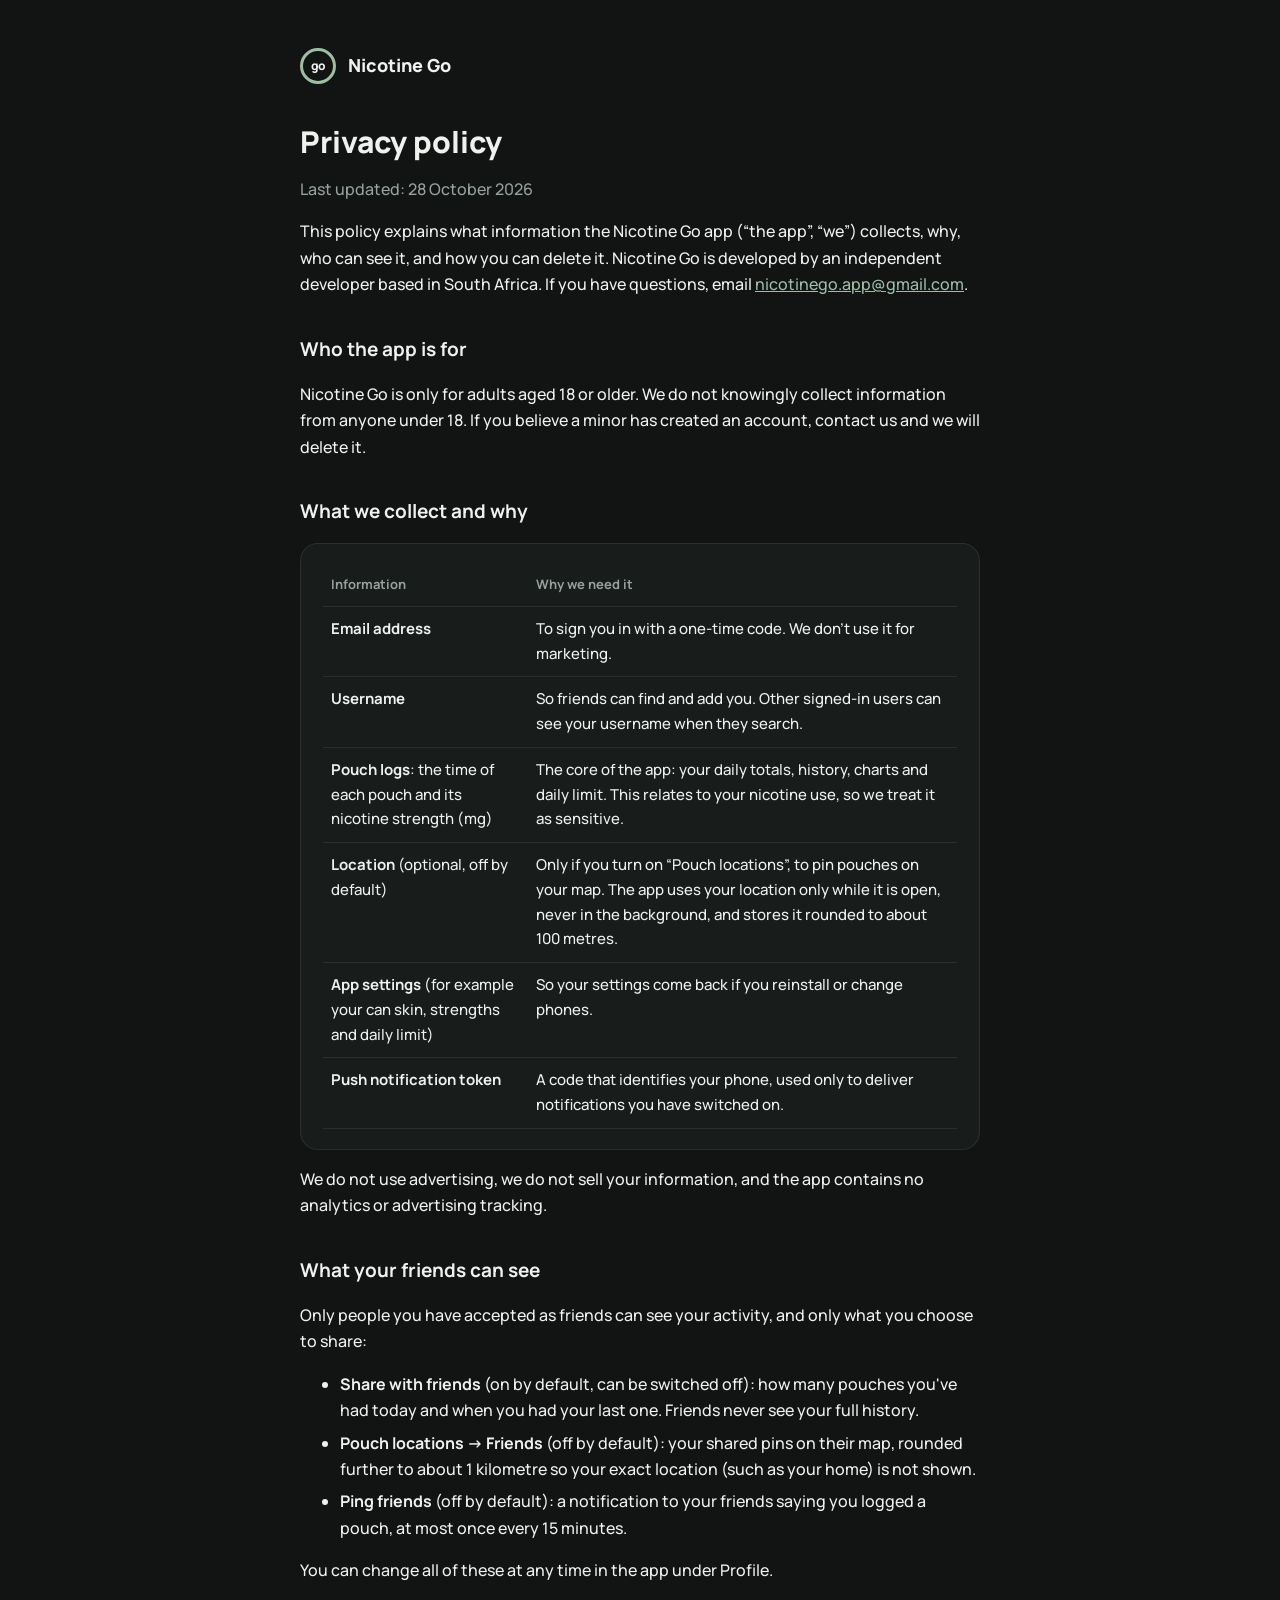
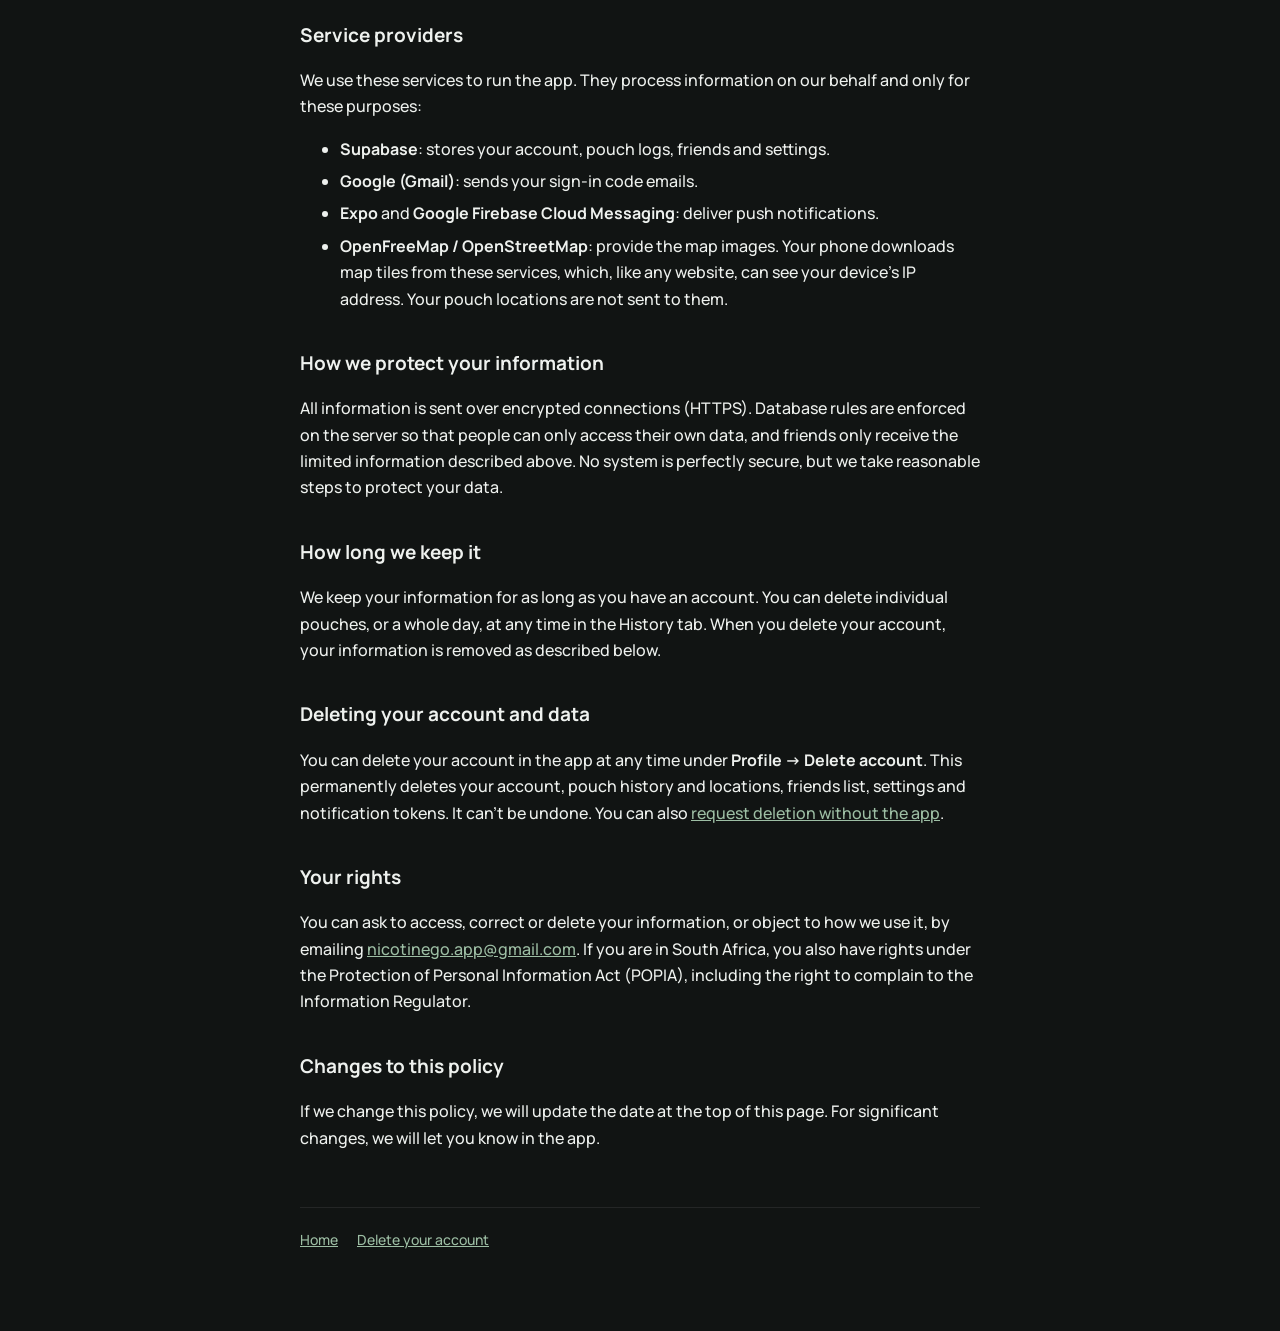
==== privacy/index.html @ d3ecb536 "Added website for Nicotine_Go app" ====
<!doctype html>
<html lang="en">
<head>
  <meta charset="utf-8" />
  <meta name="viewport" content="width=device-width, initial-scale=1" />
  <title>Privacy policy · Nicotine Go</title>
  <link rel="stylesheet" href="../style.css" />
</head>
<body>
  <main>
    <header class="site"><div class="mark">go</div><a href="../">Nicotine Go</a></header>

    <h1>Privacy policy</h1>
    <p class="muted">Last updated: 28 October 2026</p>

    <p>This policy explains what information the Nicotine Go app (“the app”, “we”) collects, why, who can see it, and how you can delete it. Nicotine Go is developed by an independent developer based in South Africa. If you have questions, email <a href="mailto:nicotinego.app@gmail.com">nicotinego.app@gmail.com</a>.</p>

    <h2>Who the app is for</h2>
    <p>Nicotine Go is only for adults aged 18 or older. We do not knowingly collect information from anyone under 18. If you believe a minor has created an account, contact us and we will delete it.</p>

    <h2>What we collect and why</h2>
    <div class="card">
      <table>
        <tr><th>Information</th><th>Why we need it</th></tr>
        <tr><td><strong>Email address</strong></td><td>To sign you in with a one-time code. We don't use it for marketing.</td></tr>
        <tr><td><strong>Username</strong></td><td>So friends can find and add you. Other signed-in users can see your username when they search.</td></tr>
        <tr><td><strong>Pouch logs</strong>: the time of each pouch and its nicotine strength (mg)</td><td>The core of the app: your daily totals, history, charts and daily limit. This relates to your nicotine use, so we treat it as sensitive.</td></tr>
        <tr><td><strong>Location</strong> (optional, off by default)</td><td>Only if you turn on “Pouch locations”, to pin pouches on your map. The app uses your location only while it is open, never in the background, and stores it rounded to about 100 metres.</td></tr>
        <tr><td><strong>App settings</strong> (for example your can skin, strengths and daily limit)</td><td>So your settings come back if you reinstall or change phones.</td></tr>
        <tr><td><strong>Push notification token</strong></td><td>A code that identifies your phone, used only to deliver notifications you have switched on.</td></tr>
      </table>
    </div>
    <p>We do not use advertising, we do not sell your information, and the app contains no analytics or advertising tracking.</p>

    <h2>What your friends can see</h2>
    <p>Only people you have accepted as friends can see your activity, and only what you choose to share:</p>
    <ul>
      <li><strong>Share with friends</strong> (on by default, can be switched off): how many pouches you've had today and when you had your last one. Friends never see your full history.</li>
      <li><strong>Pouch locations → Friends</strong> (off by default): your shared pins on their map, rounded further to about 1 kilometre so your exact location (such as your home) is not shown.</li>
      <li><strong>Ping friends</strong> (off by default): a notification to your friends saying you logged a pouch, at most once every 15 minutes.</li>
    </ul>
    <p>You can change all of these at any time in the app under Profile.</p>

    <h2>Service providers</h2>
    <p>We use these services to run the app. They process information on our behalf and only for these purposes:</p>
    <ul>
      <li><strong>Supabase</strong>: stores your account, pouch logs, friends and settings.</li>
      <li><strong>Google (Gmail)</strong>: sends your sign-in code emails.</li>
      <li><strong>Expo</strong> and <strong>Google Firebase Cloud Messaging</strong>: deliver push notifications.</li>
      <li><strong>OpenFreeMap / OpenStreetMap</strong>: provide the map images. Your phone downloads map tiles from these services, which, like any website, can see your device's IP address. Your pouch locations are not sent to them.</li>
    </ul>

    <h2>How we protect your information</h2>
    <p>All information is sent over encrypted connections (HTTPS). Database rules are enforced on the server so that people can only access their own data, and friends only receive the limited information described above. No system is perfectly secure, but we take reasonable steps to protect your data.</p>

    <h2>How long we keep it</h2>
    <p>We keep your information for as long as you have an account. You can delete individual pouches, or a whole day, at any time in the History tab. When you delete your account, your information is removed as described below.</p>

    <h2>Deleting your account and data</h2>
    <p>You can delete your account in the app at any time under <strong>Profile → Delete account</strong>. This permanently deletes your account, pouch history and locations, friends list, settings and notification tokens. It can't be undone. You can also <a href="../delete-account/">request deletion without the app</a>.</p>

    <h2>Your rights</h2>
    <p>You can ask to access, correct or delete your information, or object to how we use it, by emailing <a href="mailto:nicotinego.app@gmail.com">nicotinego.app@gmail.com</a>. If you are in South Africa, you also have rights under the Protection of Personal Information Act (POPIA), including the right to complain to the Information Regulator.</p>

    <h2>Changes to this policy</h2>
    <p>If we change this policy, we will update the date at the top of this page. For significant changes, we will let you know in the app.</p>

    <footer>
      <a href="../">Home</a>
      <a href="../delete-account/">Delete your account</a>
    </footer>
  </main>
</body>
</html>
---- style.css ----
/* Nicotine Go website: same charcoal and sage palette as the app */
@import url("https://fonts.googleapis.com/css2?family=Manrope:wght@500;700;800&display=swap");

:root {
  --bg: #111413;
  --surface: #181c1a;
  --border: rgba(255, 255, 255, 0.08);
  --text: #eef1ee;
  --muted: #98a19b;
  --accent: #9dbea4;
  --danger: #d98c7c;
}

* { box-sizing: border-box; }

body {
  margin: 0;
  background: var(--bg);
  color: var(--text);
  font-family: "Manrope", system-ui, -apple-system, "Segoe UI", sans-serif;
  font-weight: 500;
  line-height: 1.65;
  -webkit-font-smoothing: antialiased;
}

main { max-width: 720px; margin: 0 auto; padding: 48px 20px 80px; }

header.site { display: flex; align-items: center; gap: 12px; margin-bottom: 40px; }
header.site a { color: var(--text); text-decoration: none; font-weight: 800; font-size: 18px; }

.mark {
  width: 36px; height: 36px; border-radius: 50%;
  border: 3px solid var(--accent);
  display: grid; place-items: center;
  font-weight: 800; font-size: 12px; color: var(--text);
}

h1 { font-size: 30px; line-height: 1.2; margin: 0 0 8px; font-weight: 800; }
h2 { font-size: 19px; margin: 36px 0 8px; font-weight: 700; }
p, li { color: var(--text); }
.muted { color: var(--muted); }
a { color: var(--accent); }

.card {
  background: var(--surface);
  border: 1px solid var(--border);
  border-radius: 18px;
  padding: 20px 22px;
  margin: 16px 0;
}

table { width: 100%; border-collapse: collapse; font-size: 15px; }
th, td { text-align: left; padding: 10px 8px; border-bottom: 1px solid var(--border); vertical-align: top; }
th { color: var(--muted); font-weight: 700; font-size: 13px; }

ol li, ul li { margin: 6px 0; }
.danger { color: var(--danger); }

footer { margin-top: 56px; padding-top: 20px; border-top: 1px solid var(--border); font-size: 14px; color: var(--muted); }
footer a { margin-right: 16px; }
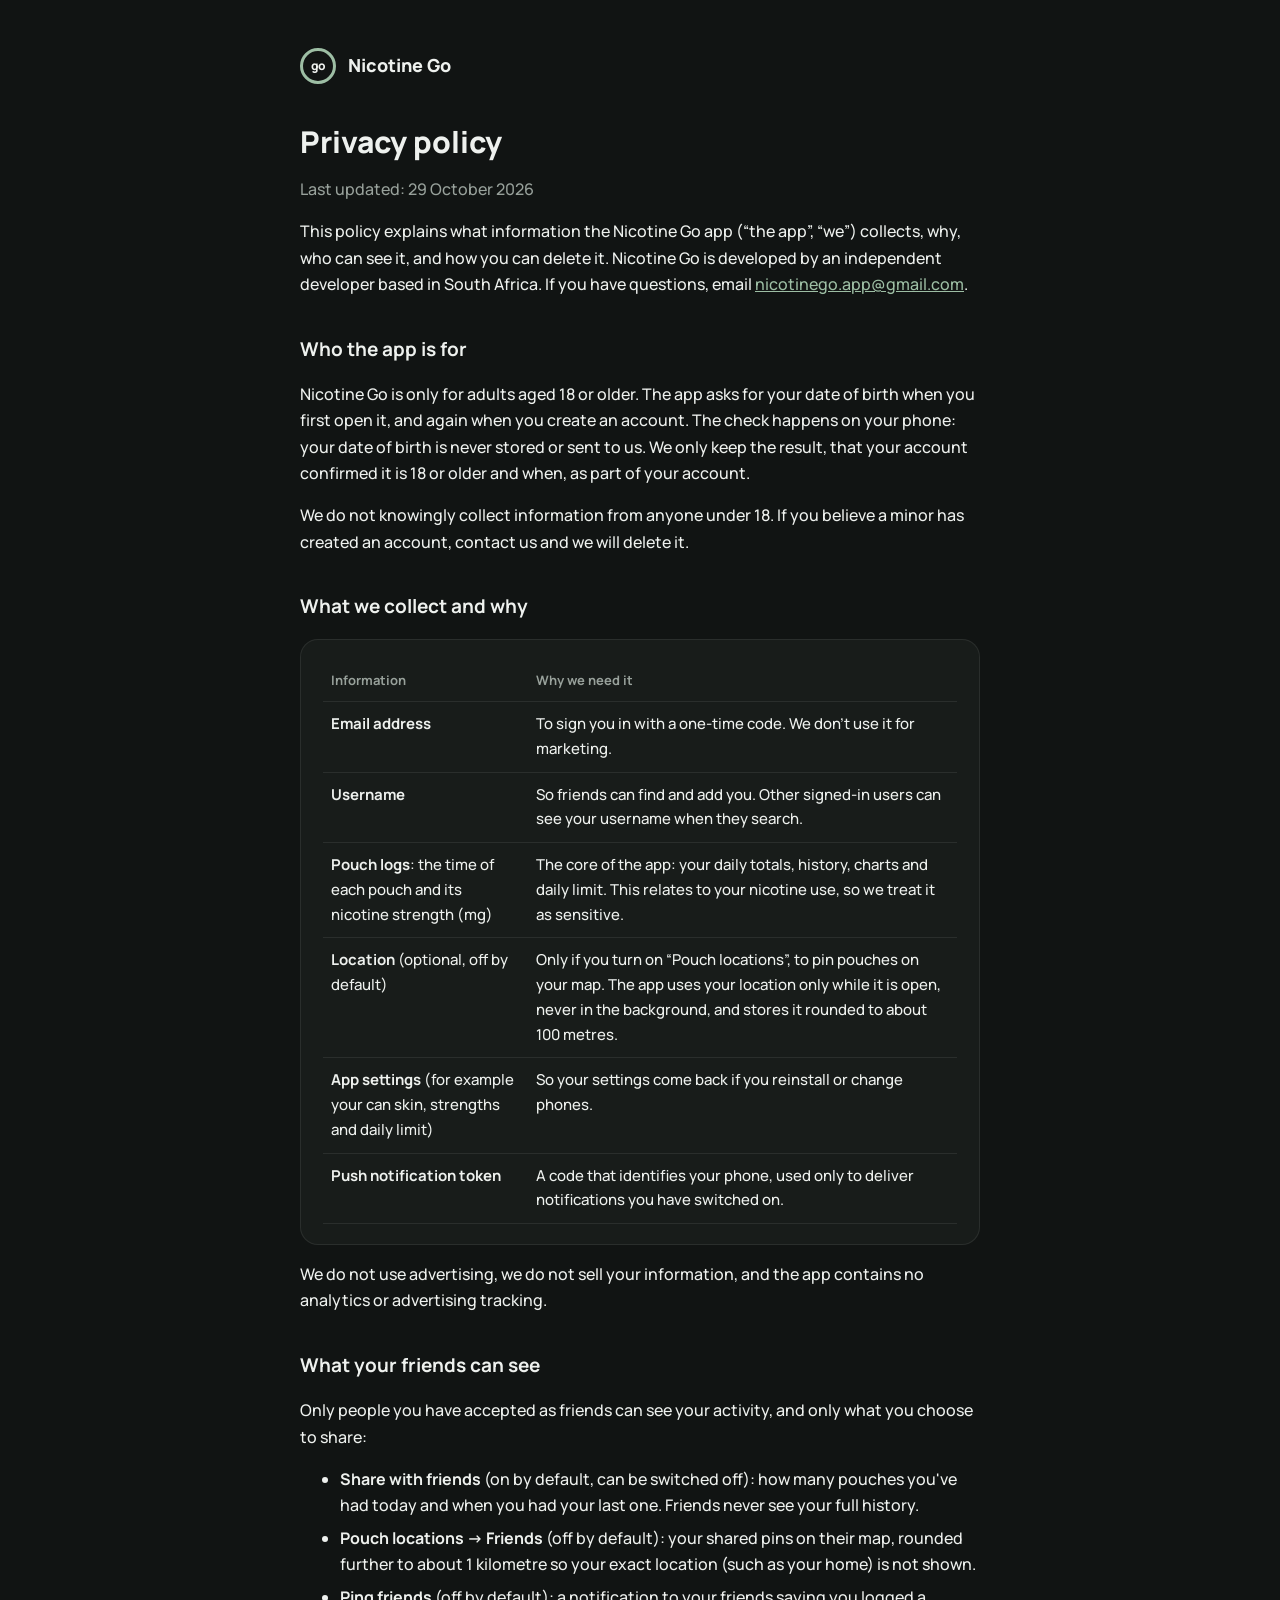
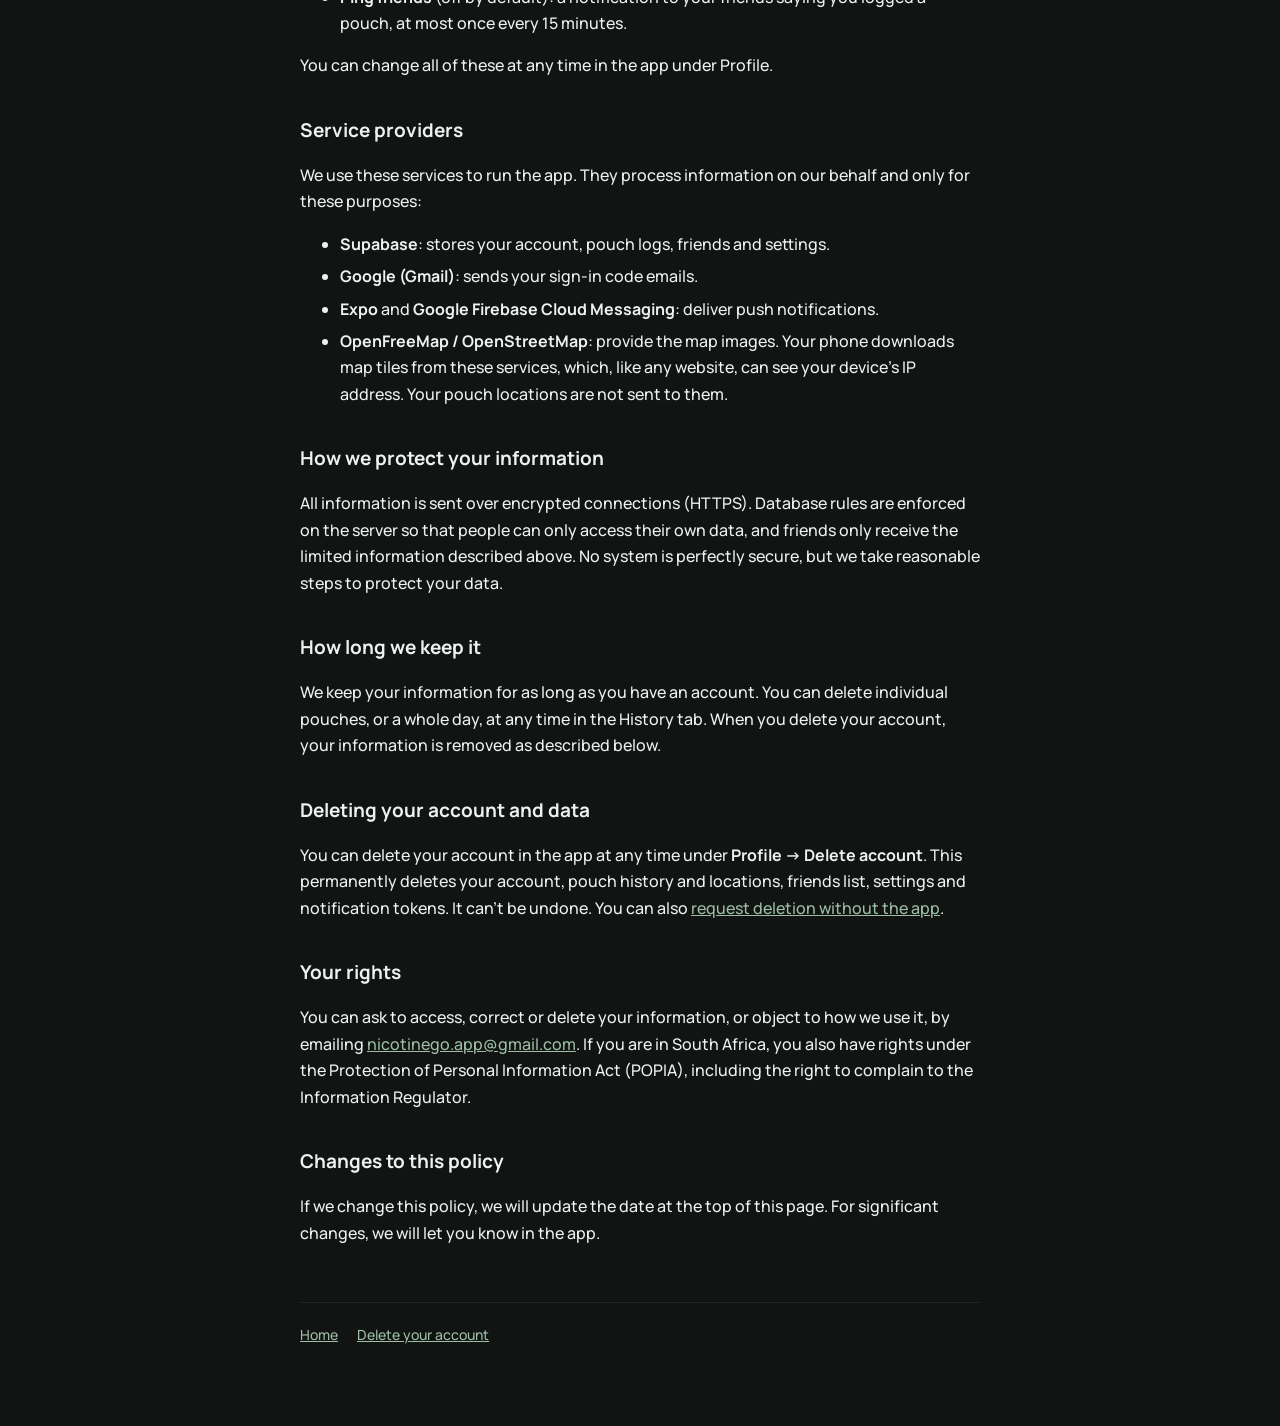
==== commit d51e67c9: "Updated age check policy" ====
--- a/privacy/index.html
+++ b/privacy/index.html
@@ -11,12 +11,13 @@
     <header class="site"><div class="mark">go</div><a href="../">Nicotine Go</a></header>
 
     <h1>Privacy policy</h1>
-    <p class="muted">Last updated: 28 October 2026</p>
+    <p class="muted">Last updated: 29 October 2026</p>
 
     <p>This policy explains what information the Nicotine Go app (“the app”, “we”) collects, why, who can see it, and how you can delete it. Nicotine Go is developed by an independent developer based in South Africa. If you have questions, email <a href="mailto:nicotinego.app@gmail.com">nicotinego.app@gmail.com</a>.</p>
 
     <h2>Who the app is for</h2>
-    <p>Nicotine Go is only for adults aged 18 or older. We do not knowingly collect information from anyone under 18. If you believe a minor has created an account, contact us and we will delete it.</p>
+    <p>Nicotine Go is only for adults aged 18 or older. The app asks for your date of birth when you first open it, and again when you create an account. The check happens on your phone: your date of birth is never stored or sent to us. We only keep the result, that your account confirmed it is 18 or older and when, as part of your account.</p>
+    <p>We do not knowingly collect information from anyone under 18. If you believe a minor has created an account, contact us and we will delete it.</p>
 
     <h2>What we collect and why</h2>
     <div class="card">
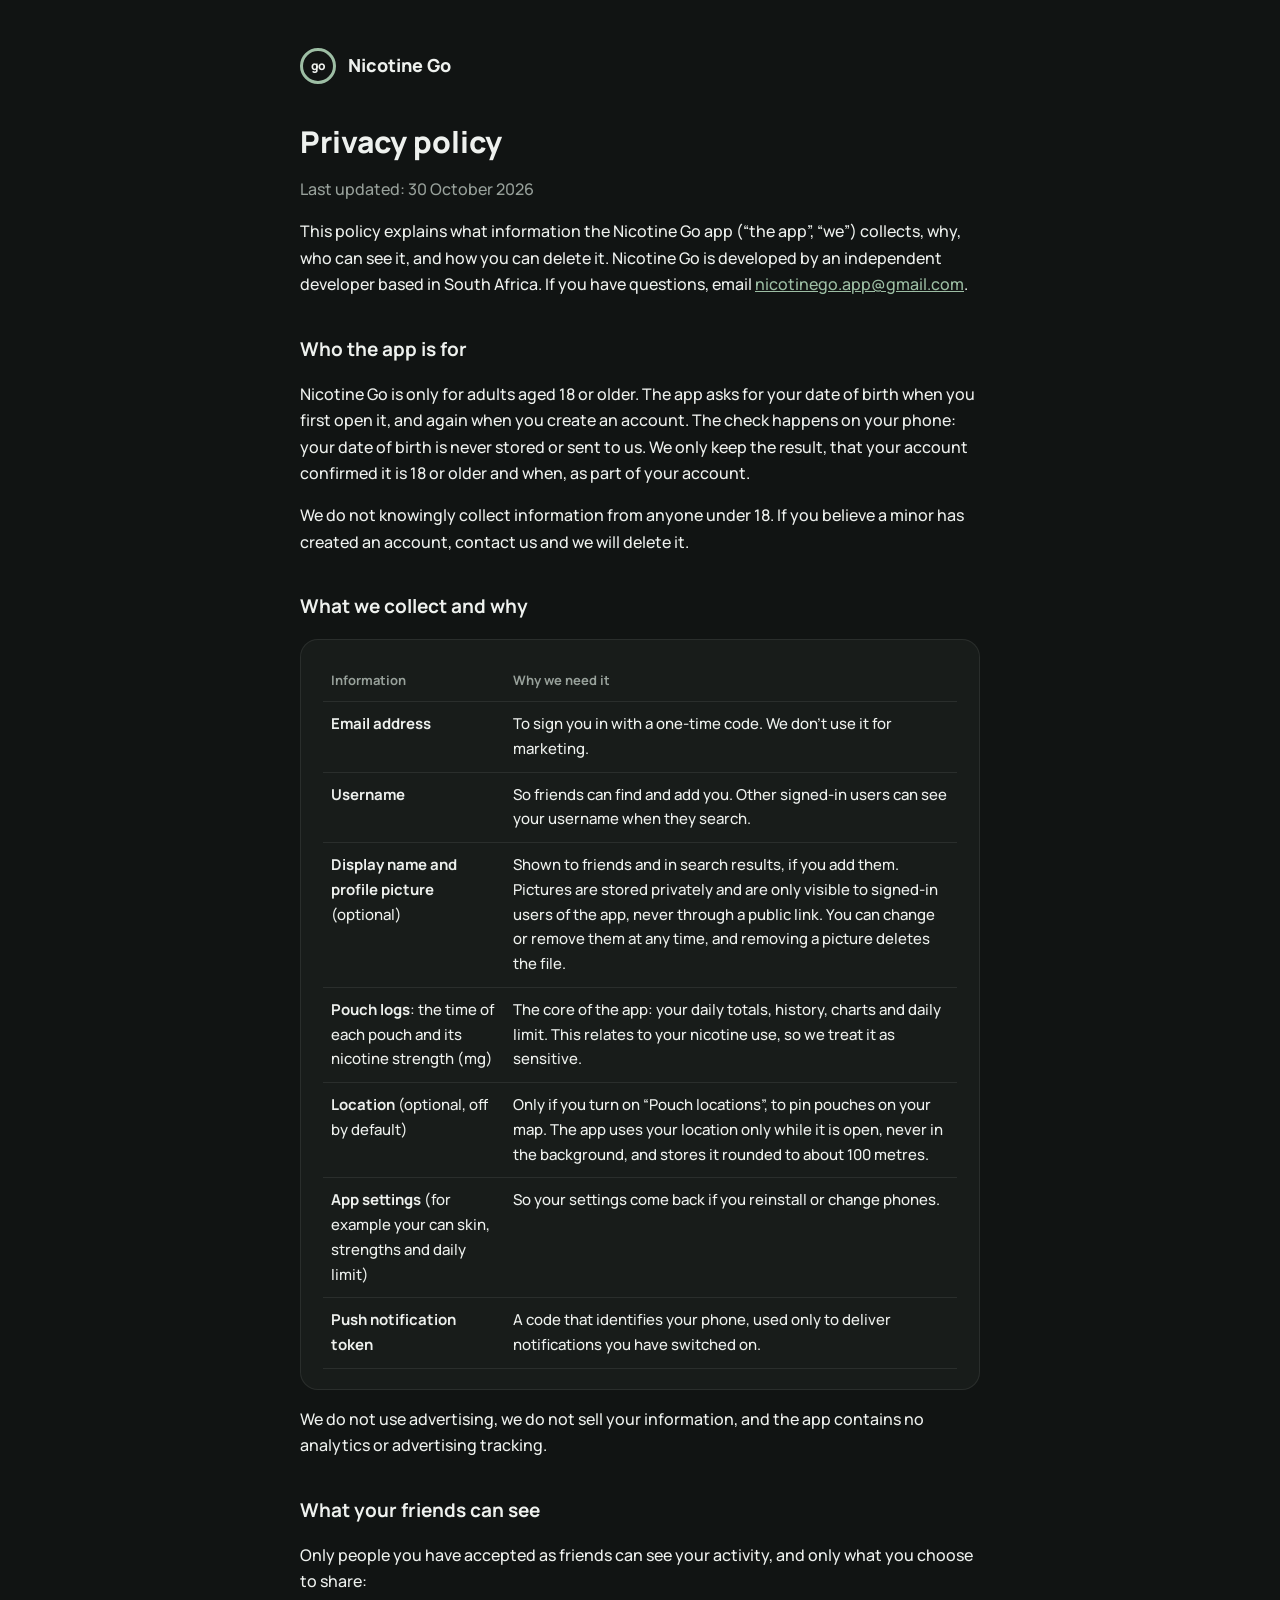
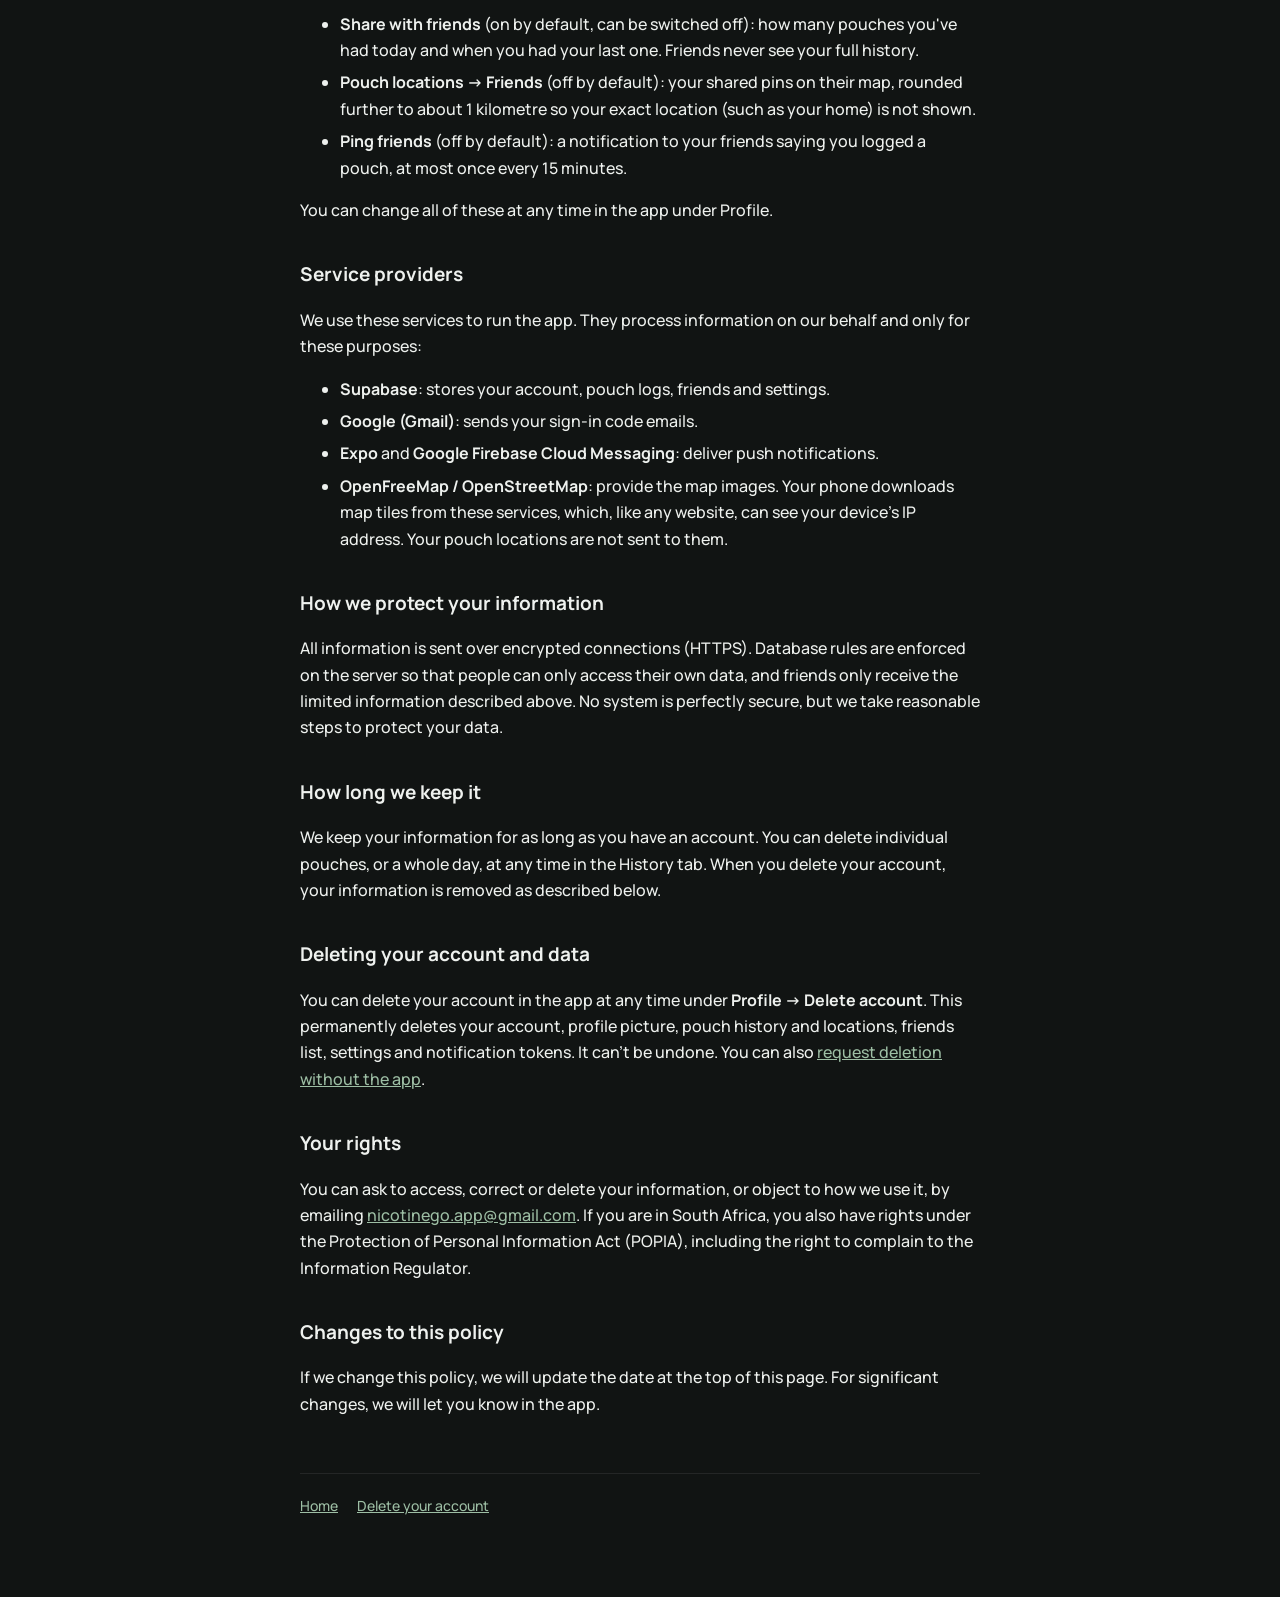
==== commit e38ffa9f: "Updated policy" ====
--- a/privacy/index.html
+++ b/privacy/index.html
@@ -11,7 +11,7 @@
     <header class="site"><div class="mark">go</div><a href="../">Nicotine Go</a></header>
 
     <h1>Privacy policy</h1>
-    <p class="muted">Last updated: 29 October 2026</p>
+    <p class="muted">Last updated: 30 October 2026</p>
 
     <p>This policy explains what information the Nicotine Go app (“the app”, “we”) collects, why, who can see it, and how you can delete it. Nicotine Go is developed by an independent developer based in South Africa. If you have questions, email <a href="mailto:nicotinego.app@gmail.com">nicotinego.app@gmail.com</a>.</p>
 
@@ -25,6 +25,7 @@
         <tr><th>Information</th><th>Why we need it</th></tr>
         <tr><td><strong>Email address</strong></td><td>To sign you in with a one-time code. We don't use it for marketing.</td></tr>
         <tr><td><strong>Username</strong></td><td>So friends can find and add you. Other signed-in users can see your username when they search.</td></tr>
+        <tr><td><strong>Display name and profile picture</strong> (optional)</td><td>Shown to friends and in search results, if you add them. Pictures are stored privately and are only visible to signed-in users of the app, never through a public link. You can change or remove them at any time, and removing a picture deletes the file.</td></tr>
         <tr><td><strong>Pouch logs</strong>: the time of each pouch and its nicotine strength (mg)</td><td>The core of the app: your daily totals, history, charts and daily limit. This relates to your nicotine use, so we treat it as sensitive.</td></tr>
         <tr><td><strong>Location</strong> (optional, off by default)</td><td>Only if you turn on “Pouch locations”, to pin pouches on your map. The app uses your location only while it is open, never in the background, and stores it rounded to about 100 metres.</td></tr>
         <tr><td><strong>App settings</strong> (for example your can skin, strengths and daily limit)</td><td>So your settings come back if you reinstall or change phones.</td></tr>
@@ -58,7 +59,7 @@
     <p>We keep your information for as long as you have an account. You can delete individual pouches, or a whole day, at any time in the History tab. When you delete your account, your information is removed as described below.</p>
 
     <h2>Deleting your account and data</h2>
-    <p>You can delete your account in the app at any time under <strong>Profile → Delete account</strong>. This permanently deletes your account, pouch history and locations, friends list, settings and notification tokens. It can't be undone. You can also <a href="../delete-account/">request deletion without the app</a>.</p>
+    <p>You can delete your account in the app at any time under <strong>Profile → Delete account</strong>. This permanently deletes your account, profile picture, pouch history and locations, friends list, settings and notification tokens. It can't be undone. You can also <a href="../delete-account/">request deletion without the app</a>.</p>
 
     <h2>Your rights</h2>
     <p>You can ask to access, correct or delete your information, or object to how we use it, by emailing <a href="mailto:nicotinego.app@gmail.com">nicotinego.app@gmail.com</a>. If you are in South Africa, you also have rights under the Protection of Personal Information Act (POPIA), including the right to complain to the Information Regulator.</p>
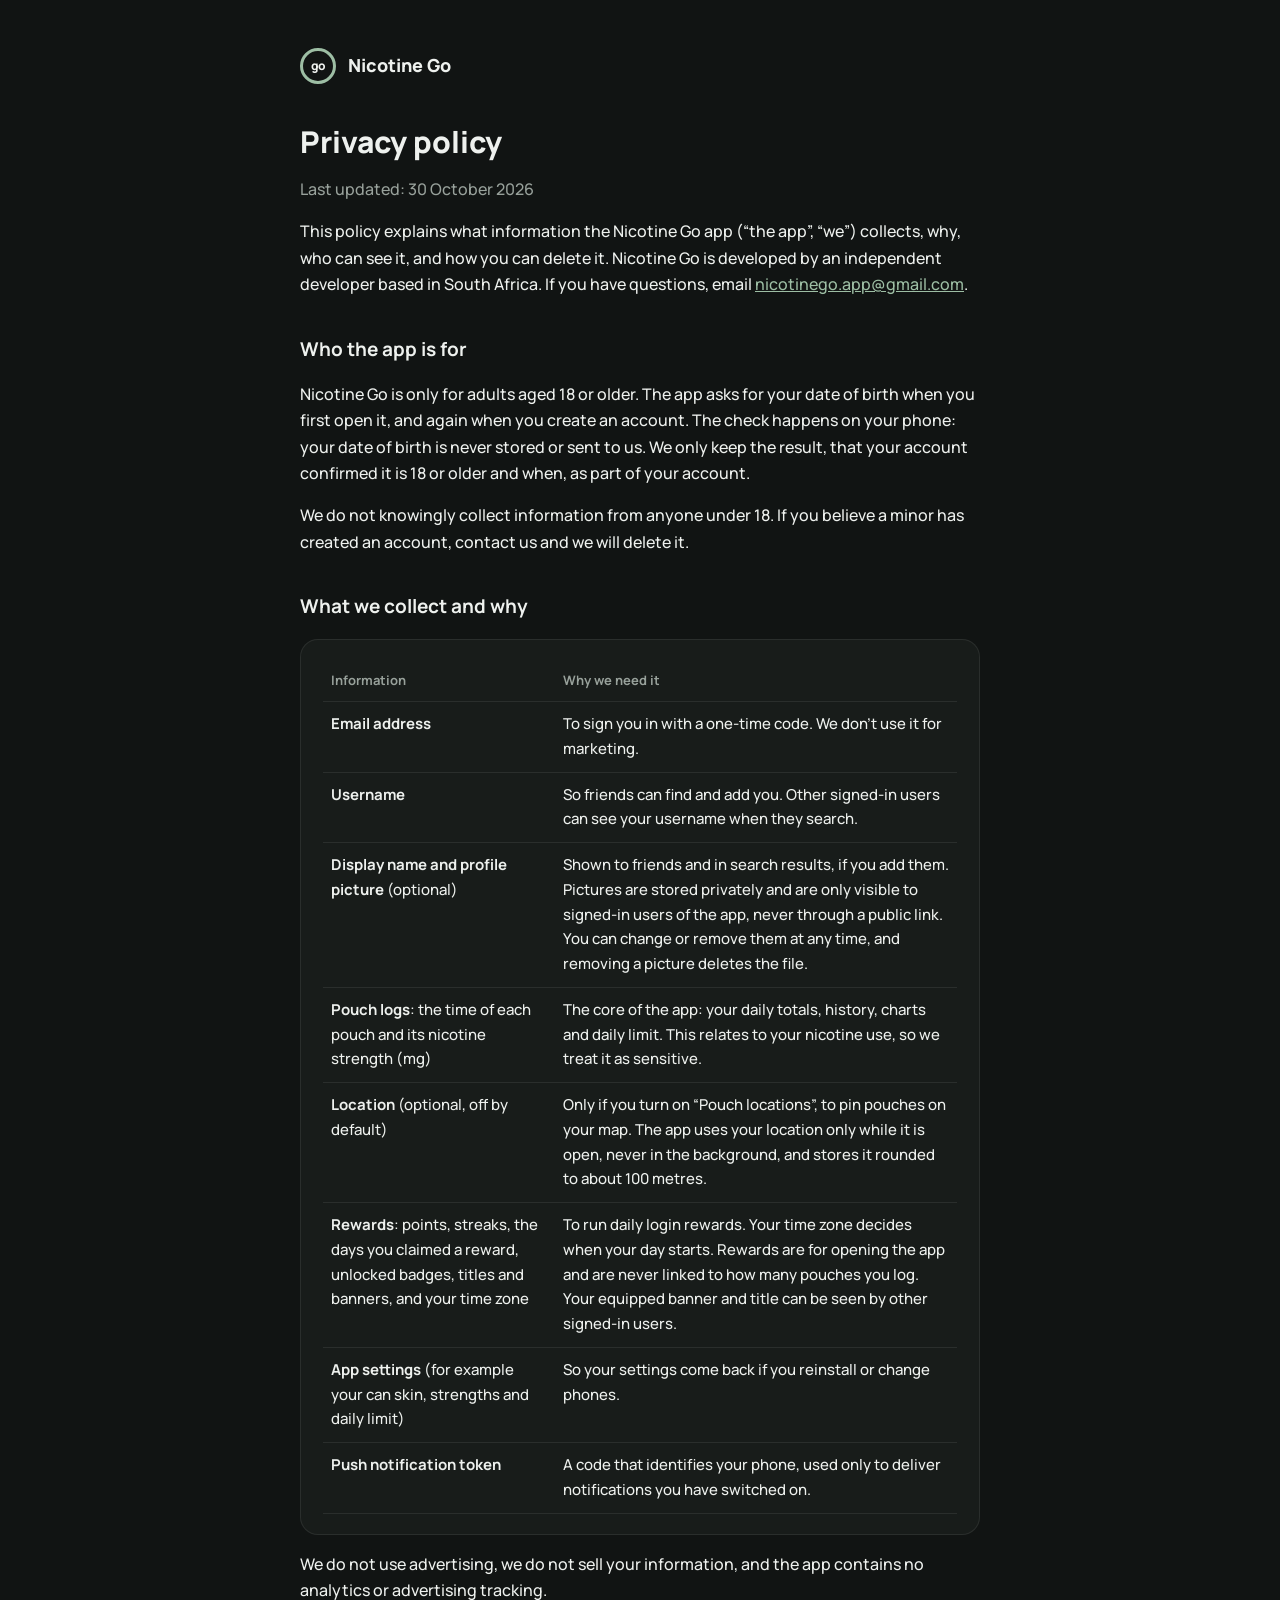
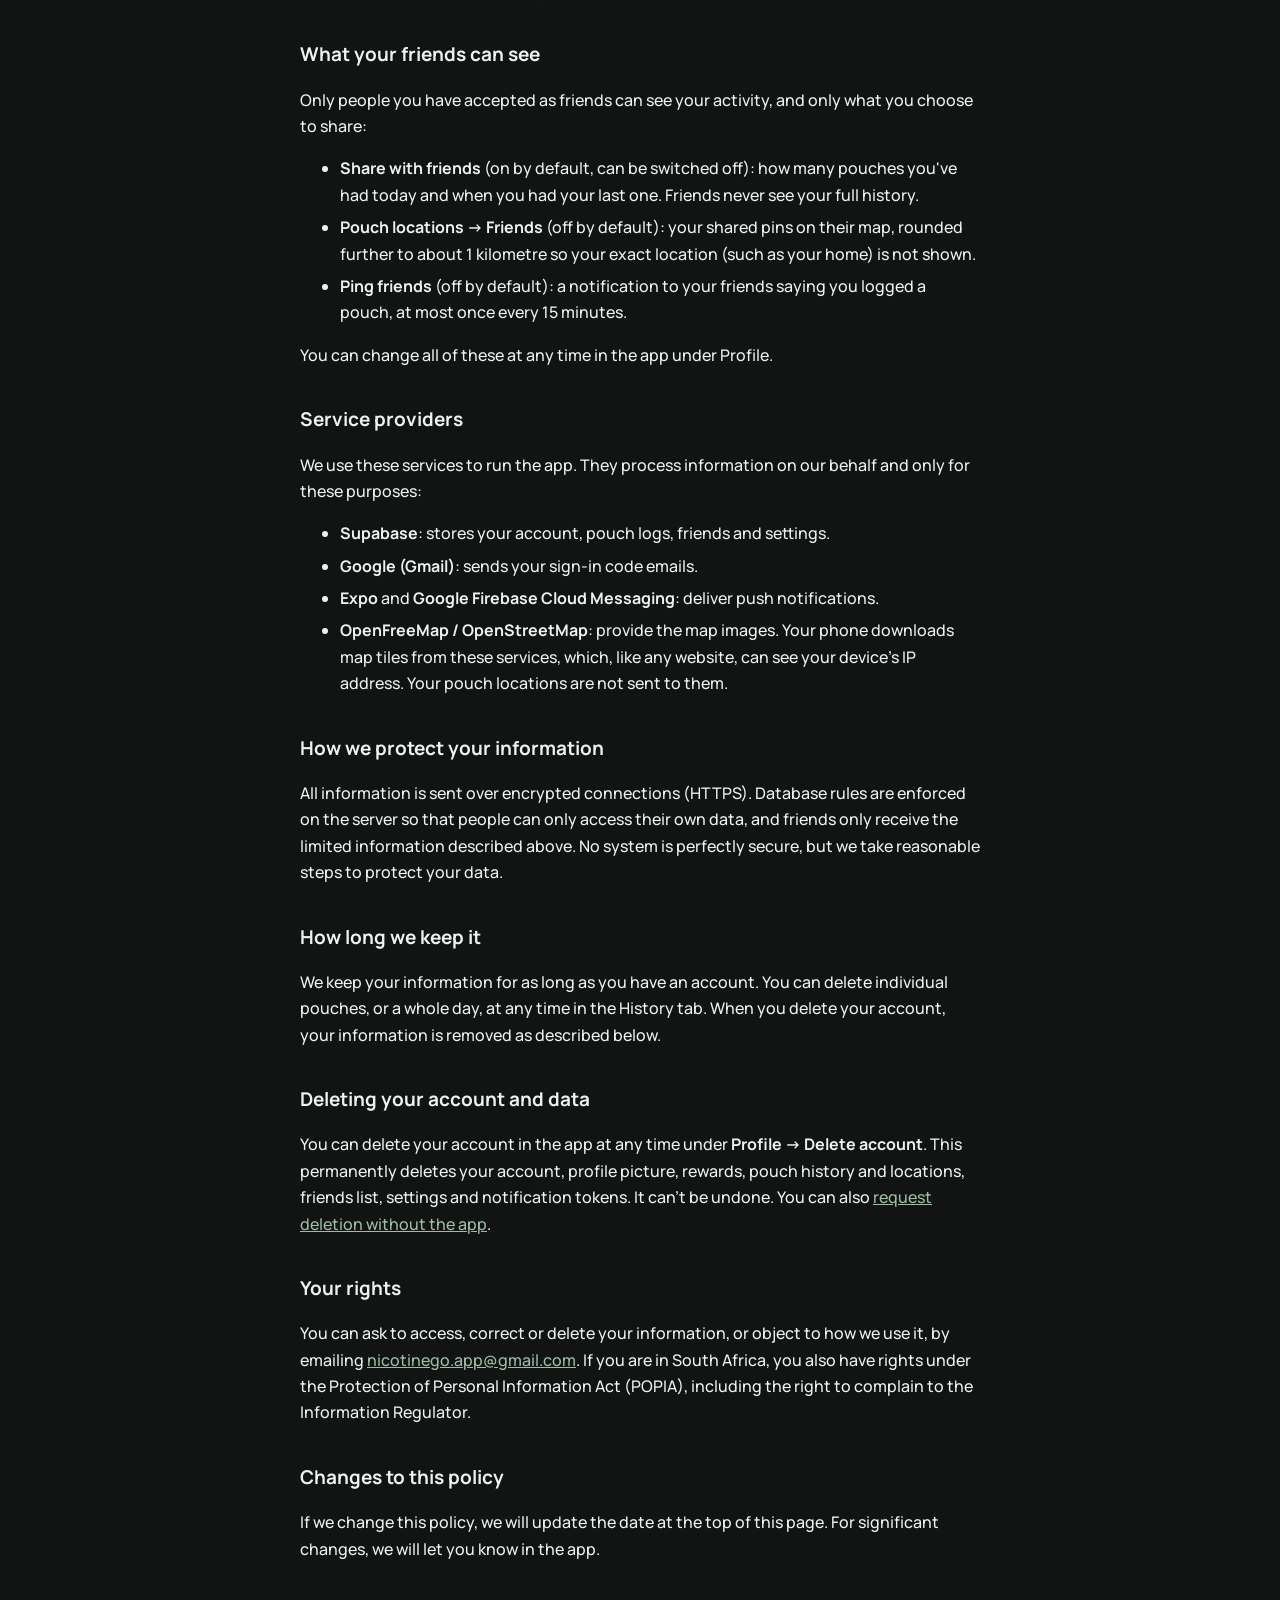
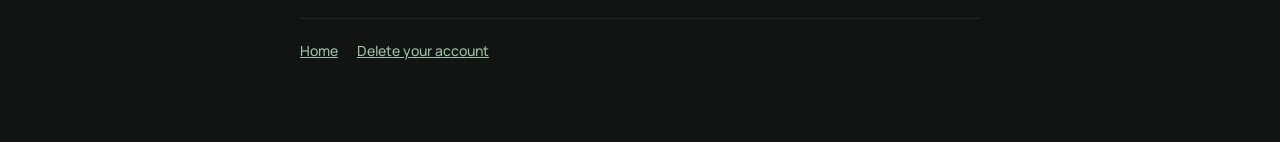
==== commit 31cb9d9c: "Updated policy" ====
--- a/privacy/index.html
+++ b/privacy/index.html
@@ -28,6 +28,7 @@
         <tr><td><strong>Display name and profile picture</strong> (optional)</td><td>Shown to friends and in search results, if you add them. Pictures are stored privately and are only visible to signed-in users of the app, never through a public link. You can change or remove them at any time, and removing a picture deletes the file.</td></tr>
         <tr><td><strong>Pouch logs</strong>: the time of each pouch and its nicotine strength (mg)</td><td>The core of the app: your daily totals, history, charts and daily limit. This relates to your nicotine use, so we treat it as sensitive.</td></tr>
         <tr><td><strong>Location</strong> (optional, off by default)</td><td>Only if you turn on “Pouch locations”, to pin pouches on your map. The app uses your location only while it is open, never in the background, and stores it rounded to about 100 metres.</td></tr>
+        <tr><td><strong>Rewards</strong>: points, streaks, the days you claimed a reward, unlocked badges, titles and banners, and your time zone</td><td>To run daily login rewards. Your time zone decides when your day starts. Rewards are for opening the app and are never linked to how many pouches you log. Your equipped banner and title can be seen by other signed-in users.</td></tr>
         <tr><td><strong>App settings</strong> (for example your can skin, strengths and daily limit)</td><td>So your settings come back if you reinstall or change phones.</td></tr>
         <tr><td><strong>Push notification token</strong></td><td>A code that identifies your phone, used only to deliver notifications you have switched on.</td></tr>
       </table>
@@ -59,7 +60,7 @@
     <p>We keep your information for as long as you have an account. You can delete individual pouches, or a whole day, at any time in the History tab. When you delete your account, your information is removed as described below.</p>
 
     <h2>Deleting your account and data</h2>
-    <p>You can delete your account in the app at any time under <strong>Profile → Delete account</strong>. This permanently deletes your account, profile picture, pouch history and locations, friends list, settings and notification tokens. It can't be undone. You can also <a href="../delete-account/">request deletion without the app</a>.</p>
+    <p>You can delete your account in the app at any time under <strong>Profile → Delete account</strong>. This permanently deletes your account, profile picture, rewards, pouch history and locations, friends list, settings and notification tokens. It can't be undone. You can also <a href="../delete-account/">request deletion without the app</a>.</p>
 
     <h2>Your rights</h2>
     <p>You can ask to access, correct or delete your information, or object to how we use it, by emailing <a href="mailto:nicotinego.app@gmail.com">nicotinego.app@gmail.com</a>. If you are in South Africa, you also have rights under the Protection of Personal Information Act (POPIA), including the right to complain to the Information Regulator.</p>
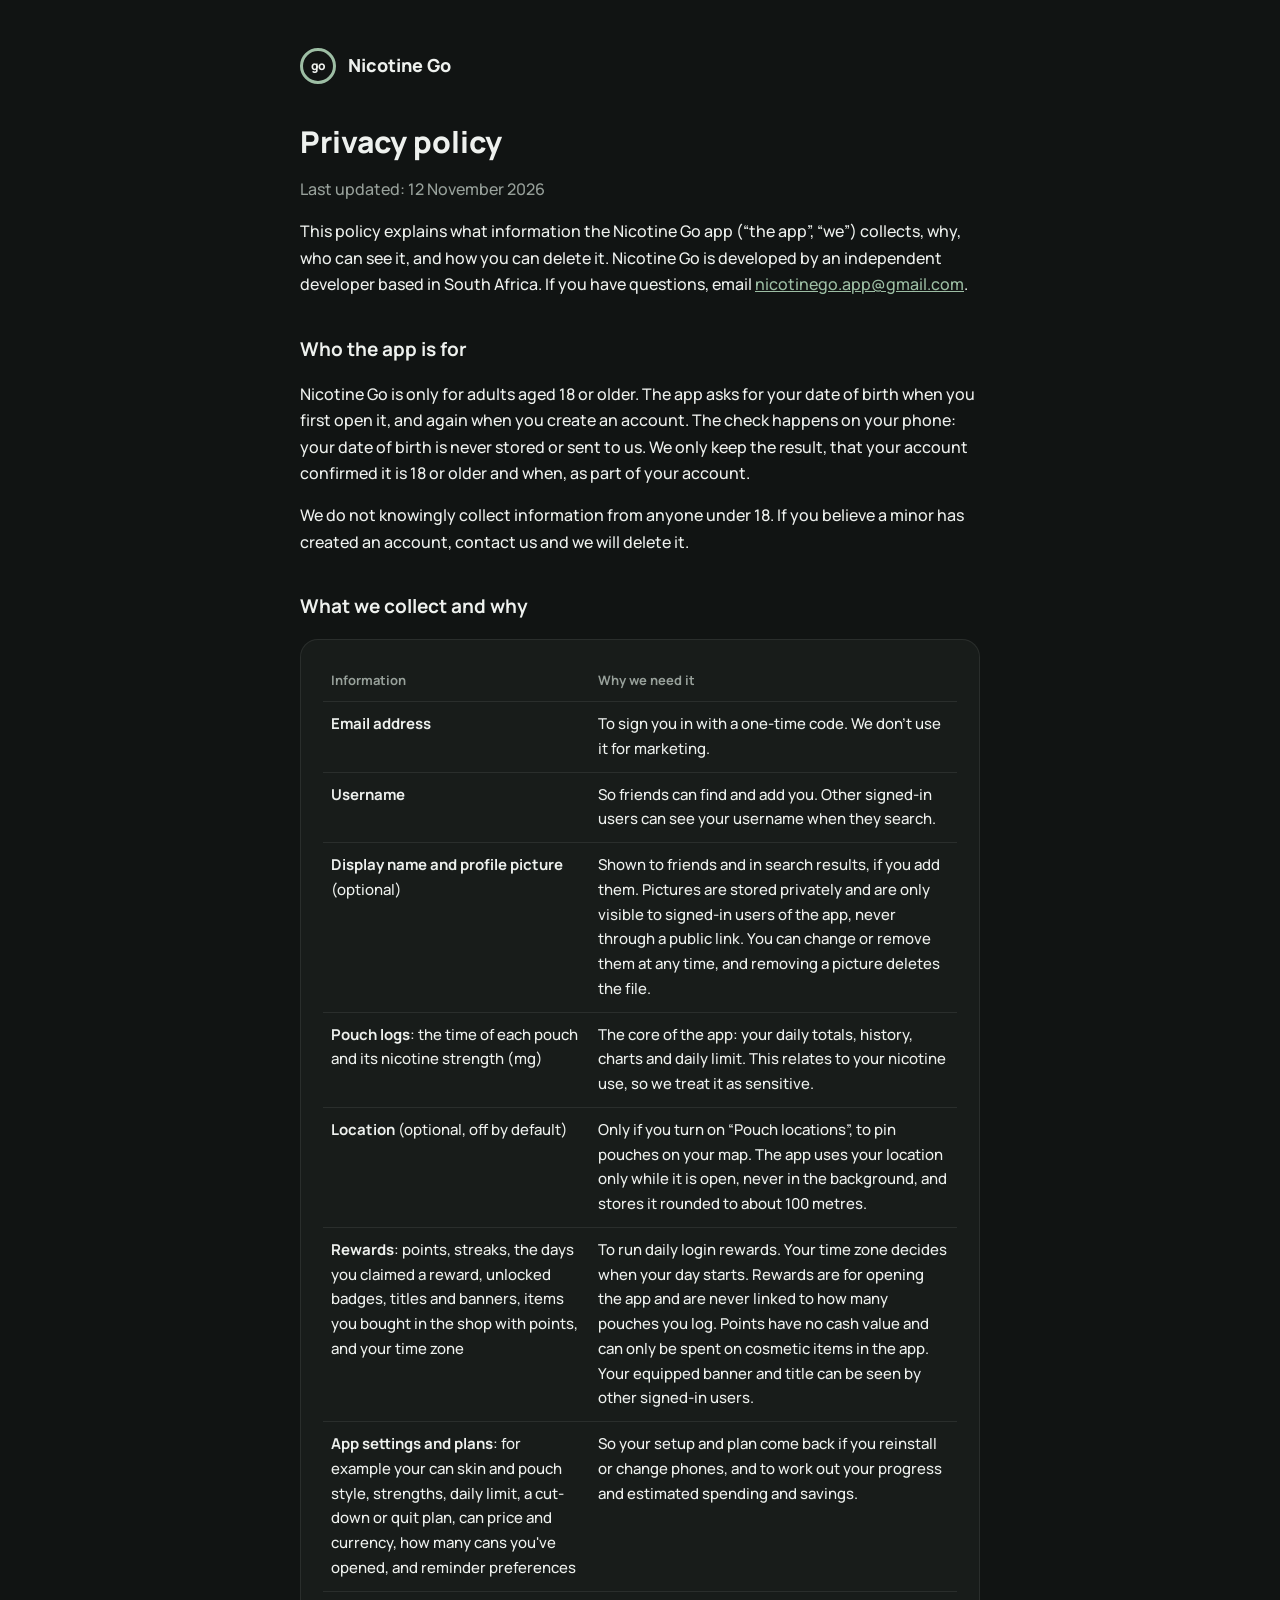
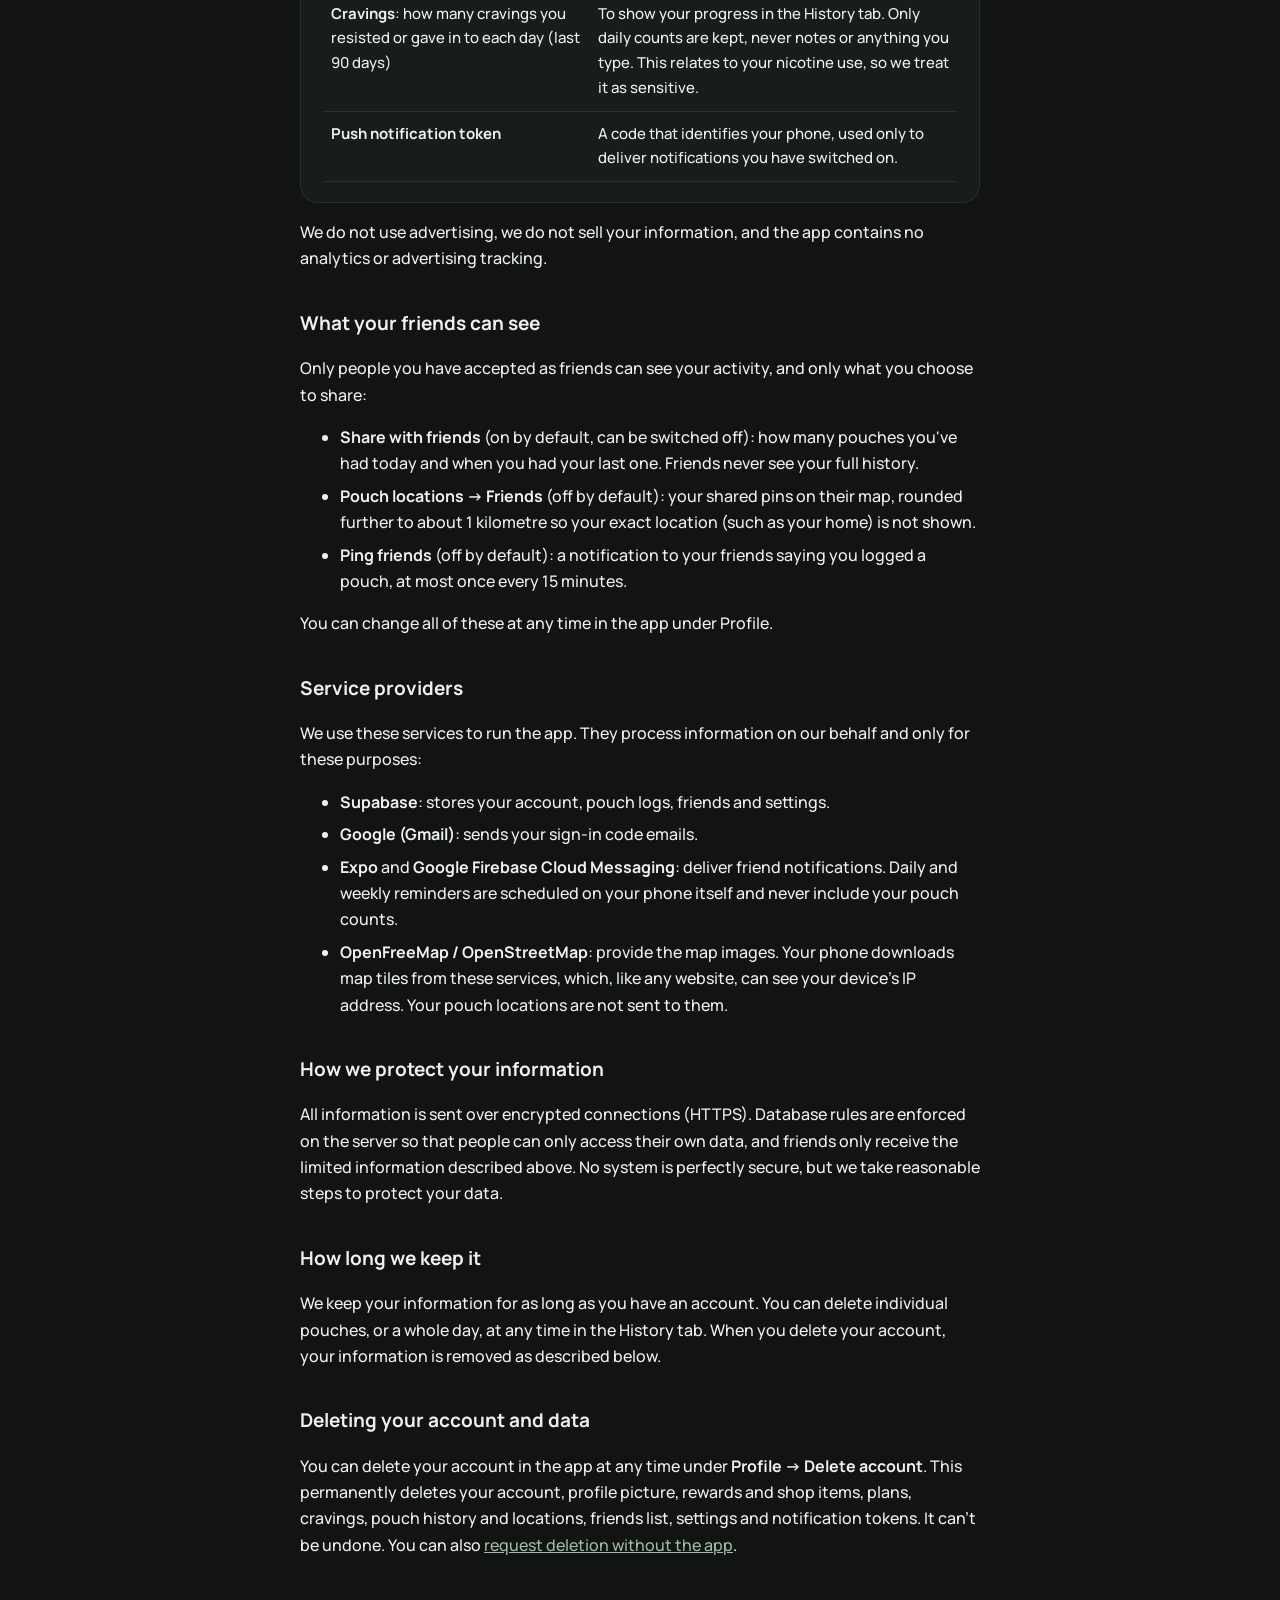
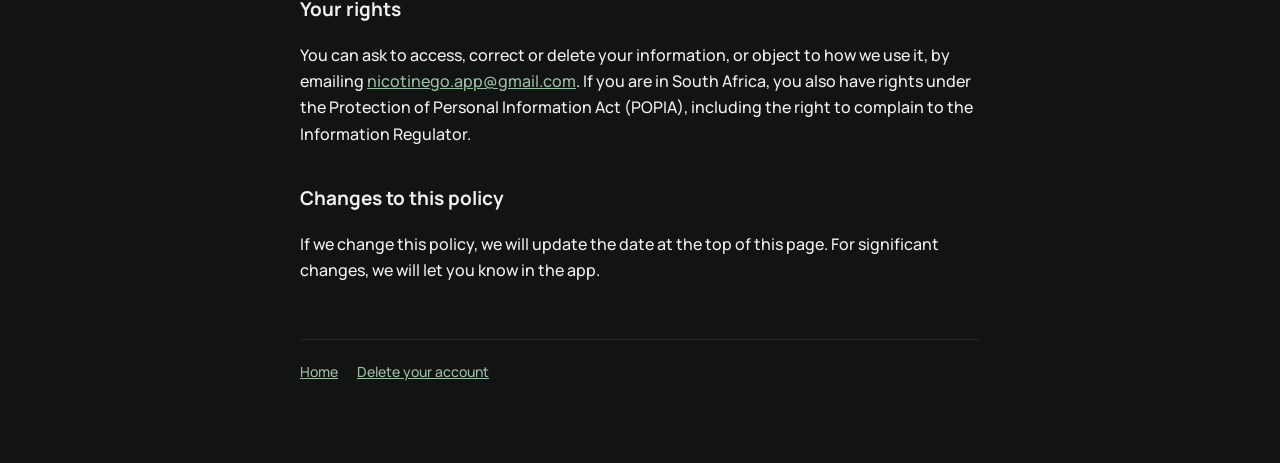
==== commit 15361391: "Updated privacy policy" ====
--- a/privacy/index.html
+++ b/privacy/index.html
@@ -11,7 +11,7 @@
     <header class="site"><div class="mark">go</div><a href="../">Nicotine Go</a></header>
 
     <h1>Privacy policy</h1>
-    <p class="muted">Last updated: 30 October 2026</p>
+    <p class="muted">Last updated: 12 November 2026</p>
 
     <p>This policy explains what information the Nicotine Go app (“the app”, “we”) collects, why, who can see it, and how you can delete it. Nicotine Go is developed by an independent developer based in South Africa. If you have questions, email <a href="mailto:nicotinego.app@gmail.com">nicotinego.app@gmail.com</a>.</p>
 
@@ -28,8 +28,9 @@
         <tr><td><strong>Display name and profile picture</strong> (optional)</td><td>Shown to friends and in search results, if you add them. Pictures are stored privately and are only visible to signed-in users of the app, never through a public link. You can change or remove them at any time, and removing a picture deletes the file.</td></tr>
         <tr><td><strong>Pouch logs</strong>: the time of each pouch and its nicotine strength (mg)</td><td>The core of the app: your daily totals, history, charts and daily limit. This relates to your nicotine use, so we treat it as sensitive.</td></tr>
         <tr><td><strong>Location</strong> (optional, off by default)</td><td>Only if you turn on “Pouch locations”, to pin pouches on your map. The app uses your location only while it is open, never in the background, and stores it rounded to about 100 metres.</td></tr>
-        <tr><td><strong>Rewards</strong>: points, streaks, the days you claimed a reward, unlocked badges, titles and banners, and your time zone</td><td>To run daily login rewards. Your time zone decides when your day starts. Rewards are for opening the app and are never linked to how many pouches you log. Your equipped banner and title can be seen by other signed-in users.</td></tr>
-        <tr><td><strong>App settings</strong> (for example your can skin, strengths and daily limit)</td><td>So your settings come back if you reinstall or change phones.</td></tr>
+        <tr><td><strong>Rewards</strong>: points, streaks, the days you claimed a reward, unlocked badges, titles and banners, items you bought in the shop with points, and your time zone</td><td>To run daily login rewards. Your time zone decides when your day starts. Rewards are for opening the app and are never linked to how many pouches you log. Points have no cash value and can only be spent on cosmetic items in the app. Your equipped banner and title can be seen by other signed-in users.</td></tr>
+        <tr><td><strong>App settings and plans</strong>: for example your can skin and pouch style, strengths, daily limit, a cut-down or quit plan, can price and currency, how many cans you've opened, and reminder preferences</td><td>So your setup and plan come back if you reinstall or change phones, and to work out your progress and estimated spending and savings.</td></tr>
+        <tr><td><strong>Cravings</strong>: how many cravings you resisted or gave in to each day (last 90 days)</td><td>To show your progress in the History tab. Only daily counts are kept, never notes or anything you type. This relates to your nicotine use, so we treat it as sensitive.</td></tr>
         <tr><td><strong>Push notification token</strong></td><td>A code that identifies your phone, used only to deliver notifications you have switched on.</td></tr>
       </table>
     </div>
@@ -49,7 +50,7 @@
     <ul>
       <li><strong>Supabase</strong>: stores your account, pouch logs, friends and settings.</li>
       <li><strong>Google (Gmail)</strong>: sends your sign-in code emails.</li>
-      <li><strong>Expo</strong> and <strong>Google Firebase Cloud Messaging</strong>: deliver push notifications.</li>
+      <li><strong>Expo</strong> and <strong>Google Firebase Cloud Messaging</strong>: deliver friend notifications. Daily and weekly reminders are scheduled on your phone itself and never include your pouch counts.</li>
       <li><strong>OpenFreeMap / OpenStreetMap</strong>: provide the map images. Your phone downloads map tiles from these services, which, like any website, can see your device's IP address. Your pouch locations are not sent to them.</li>
     </ul>
 
@@ -60,7 +61,7 @@
     <p>We keep your information for as long as you have an account. You can delete individual pouches, or a whole day, at any time in the History tab. When you delete your account, your information is removed as described below.</p>
 
     <h2>Deleting your account and data</h2>
-    <p>You can delete your account in the app at any time under <strong>Profile → Delete account</strong>. This permanently deletes your account, profile picture, rewards, pouch history and locations, friends list, settings and notification tokens. It can't be undone. You can also <a href="../delete-account/">request deletion without the app</a>.</p>
+    <p>You can delete your account in the app at any time under <strong>Profile → Delete account</strong>. This permanently deletes your account, profile picture, rewards and shop items, plans, cravings, pouch history and locations, friends list, settings and notification tokens. It can't be undone. You can also <a href="../delete-account/">request deletion without the app</a>.</p>
 
     <h2>Your rights</h2>
     <p>You can ask to access, correct or delete your information, or object to how we use it, by emailing <a href="mailto:nicotinego.app@gmail.com">nicotinego.app@gmail.com</a>. If you are in South Africa, you also have rights under the Protection of Personal Information Act (POPIA), including the right to complain to the Information Regulator.</p>
